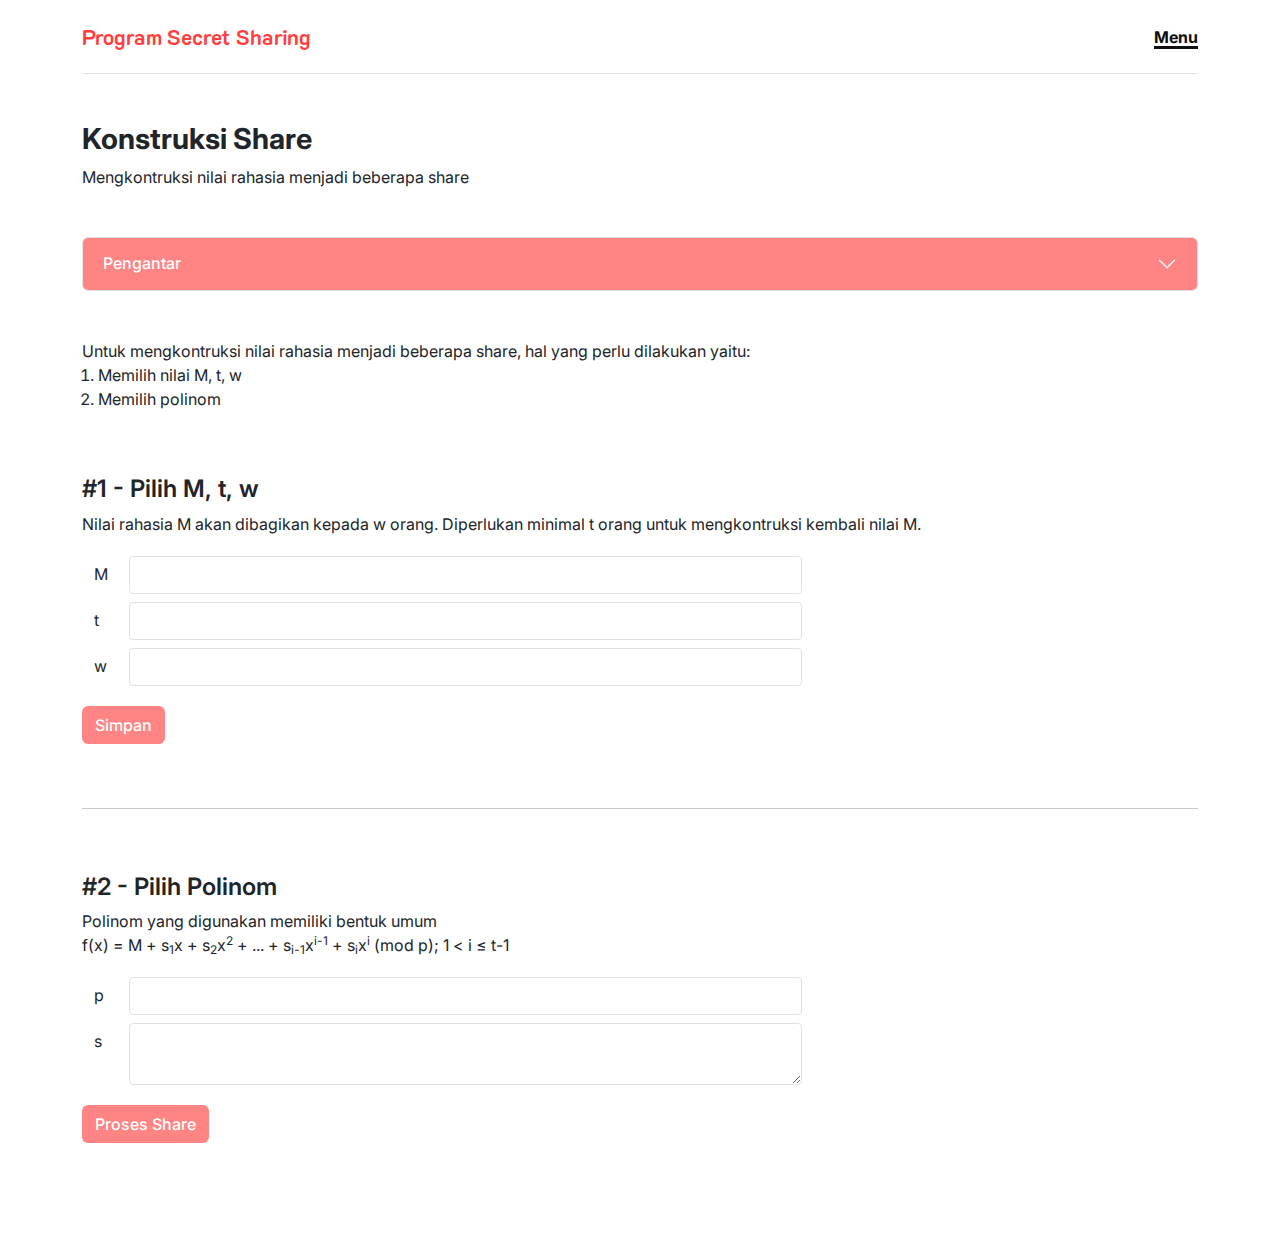
==== konstruksi-share.html @ c28750f5 "first commit" ====
<!DOCTYPE html>
<html lang="en">
  <head>
    <meta charset="UTF-8" />
    <meta http-equiv="X-UA-Compatible" content="IE=edge" />
    <meta name="viewport" content="width=device-width, initial-scale=1.0" />
    <title>Program Secret Sharing - Konstruksi Share</title>
    <link rel="stylesheet" href="css/bootstrap.min.css" />
    <link rel="stylesheet" href="css/style.css" />
  </head>
  <body>
    <section class="container mb-5">
      <nav class="navbar py-3 border-bottom">
        <a href="/index.html" class="navbar-brand app-name"
          >Program Secret Sharing</a
        >
        <a
          class="fill-transition"
          data-bs-toggle="offcanvas"
          href="#offcanvasExample"
          role="button"
          aria-controls="offcanvasExample"
        >
          Menu
        </a>
        <div
          class="offcanvas offcanvas-end p-4"
          tabindex="-1"
          id="offcanvasExample"
          aria-labelledby="offcanvasExampleLabel"
        >
          <div class="offcanvas-header mb-4">
            <h5 class="offcanvas-title app-name" id="offcanvasExampleLabel">
              Program Secret Sharing
            </h5>
            <button
              type="button"
              class="btn-close"
              data-bs-dismiss="offcanvas"
              aria-label="Close"
            ></button>
          </div>
          <div class="offcanvas-body">
            <ul class="navbar-nav gap-4">
              <li class="nav-item d-inline">
                <a
                  href="/konstruksi-share.html"
                  class="nav-link py-2 px-3 swap-transition active"
                >
                  Konstruksi Share
                </a>
              </li>
              <li class="nav-item">
                <a
                  href="/rekonstruksi-nilai-rahasia.html"
                  class="nav-link py-2 px-3 swap-transition"
                  >Rekonstruksi Nilai Rahasia</a
                >
              </li>
            </ul>
          </div>
        </div>
      </nav>
      <div class="title py-5">
        <h1>Konstruksi Share</h1>
        <p class="mt-2">Mengkontruksi nilai rahasia menjadi beberapa share</p>
      </div>
      <div class="content">
        <!-- Accordion Pengantar -->
        <div class="accordion" id="accordionExample">
          <div class="accordion-item">
            <h2 class="accordion-header">
              <button
                class="accordion-button collapsed"
                type="button"
                data-bs-toggle="collapse"
                data-bs-target="#collapseThree"
                aria-expanded="false"
                aria-controls="collapseThree"
              >
                Pengantar
              </button>
            </h2>
            <div
              id="collapseThree"
              class="accordion-collapse collapse"
              data-bs-parent="#accordionExample"
            >
              <div class="accordion-body">
                <div>
                  <p class="mb-0">
                    Alice dan Bob akan melakukan pertukaran kunci menggunakan
                    Eliptic Curve Diffie Helman.
                  </p>
                  <p class="mb-0">
                    Alice dan Bob akan memiliki kunci privat dan kunci publik.
                  </p>
                  <p class="mb-0">Misalkan:</p>
                  <ul>
                    <li>Alice memiliki kunci rahasia x dan kunci publik P</li>
                    <li>Bob memiliki kunci rahasia y dan kunci publik Q</li>
                  </ul>
                </div>
                <div>
                  <h4 class="fs-1 fw-600">Hitung Kunci Publik</h4>
                  <p class="mb-0">
                    Langkah-langkah yang dilakukan untuk menghitung kunci publik
                    sebagai berikut.
                  </p>
                  <ol>
                    <li>Pilih persamaan kurva eliptik</li>
                    <li>
                      Pilih titik basis (B) dari kurva eliptik yang dipilih
                      sebelumnya
                    </li>
                    <li>Pilih kunci privat (x) berupa bilangan bulat</li>
                    <li>Hitung kunci publik (P), P = x.B</li>
                    <li>Kirim kunci publik (P), misalkan dari Alice ke Bob</li>
                  </ol>
                </div>
                <div>
                  <h4 class="fs-1 fw-600">Hitung Kunci Rahasia</h4>
                  <p class="mb-0">
                    Langkah-langkah yang dilakukan untuk menghitung kunci publik
                    sebagai berikut.
                  </p>
                  <ol>
                    <li>Pilih kunci rahasia (x)</li>
                    <li>Dapatkan kunci publik dari orang lain (Q)</li>
                    <li>Hitung kunci rahasia (K), K = x.Q</li>
                  </ol>
                </div>
              </div>
            </div>
          </div>
        </div>
        <div class="mt-5">
          <p class="mb-0">
            Untuk mengkontruksi nilai rahasia menjadi beberapa share, hal yang
            perlu dilakukan yaitu:
          </p>
          <ol>
            <li>Memilih nilai M, t, w</li>
            <li>Memilih polinom</li>
          </ol>
        </div>
        <!-- Memilih M, w, dan t -->
        <div class="py-5">
          <div>
            <h3 class="fs-2 fw-600">#1 - Pilih M, t, w</h3>
            <p>
              Nilai rahasia M akan dibagikan kepada w orang. Diperlukan minimal
              t orang untuk mengkontruksi kembali nilai M.
            </p>

            <div class="input-group py-1">
              <span class="input-group-text">M</span>
              <input
                type="text"
                aria-label="m value"
                id="mValue"
                class="form-control"
                data-bs-container="body"
                data-bs-toggle="popover"
                data-bs-placement="top"
                data-bs-trigger="hover focus"
                data-bs-content="M adalah esan rahasia yang akan dibagikan. Isi dengan bilangan bulat,"
              />
            </div>
            <div class="input-group py-1">
              <span class="input-group-text">t</span>
              <input
                type="text"
                aria-label="t value"
                id="tValue"
                class="form-control"
                data-bs-container="body"
                data-bs-toggle="popover"
                data-bs-placement="top"
                data-bs-trigger="hover focus"
                data-bs-content="t adalah banyak orang yang diperlukan untuk
                merekonstruksi kembali nilai rahasia. Isi dengan bilangan bulat."
              />
            </div>
            <div class="input-group py-1">
              <span class="input-group-text">w</span>
              <input
                type="text"
                aria-label="w value"
                id="wValue"
                class="form-control"
                data-bs-container="body"
                data-bs-toggle="popover"
                data-bs-placement="top"
                data-bs-trigger="hover focus"
                data-bs-content="w adalah banyak orang yang menerima share. Isi dengan bilangan bulat."
              />
            </div>
            <a href="#outputSaveM" class="btn my-btn mt-3" id="btnSaveM"
              >Simpan</a
            >
          </div>
          <div class="alert my-4 visually-hidden" id="outputSaveM">
            <h4 class="fs-1 fw-600">Hasil</h4>
            <p id="resultSaveM"></p>
          </div>
        </div>
        <hr />

        <!-- Memilih polinom -->
        <div class="py-5">
          <div>
            <h3 class="fs-2 fw-600">#2 - Pilih Polinom</h3>
            <p class="mb-0">Polinom yang digunakan memiliki bentuk umum</p>
            <p>
              f(x) = M + s<sub>1</sub>x + s<sub>2</sub>x<sup>2</sup> + ... +
              s<sub>i-1</sub>x<sup>i-1</sup> + s<sub>i</sub>x<sup>i</sup> (mod
              p); 1 &#x3c; i &#x2264; t-1
            </p>

            <div class="input-group py-1">
              <span class="input-group-text">p</span>
              <input
                type="text"
                aria-label="p value"
                id="mValue"
                class="form-control"
                data-bs-container="body"
                data-bs-toggle="popover"
                data-bs-placement="top"
                data-bs-trigger="hover focus"
                data-bs-content="p digunakan dalam operasi polinom. Operasi pada polinom dilakukan dalam modulo p. Isi dengan bilangan prima."
              />
            </div>
            <div class="input-group py-1">
              <span class="input-group-text">s</span>
              <textarea
                type="text"
                aria-label="s value"
                id="sValue"
                class="form-control"
                data-bs-container="body"
                data-bs-toggle="popover"
                data-bs-placement="top"
                data-bs-trigger="hover focus"
                data-bs-content="s adalah koefisien berupa bilangan bulat yang digunakan dalam polinom. Banyak s yang harus dipilih adalah t-1 buah. Nilai s adalah 1 sampai p-1. Misalkan, kofisien yang dipilih adalah {2,4,5} untuk polinom f(x)= M + 2x + 4x² + 5x³ (mod p). Masukan yang perlu dimasukkan adalah 2,4,5. Tiap koefisien dipisahkan dengan tanda koma (,)."
              ></textarea>
            </div>
            <a
              href="#outputProcessShare"
              class="btn my-btn mt-3"
              id="btnProcessShare"
              >Proses Share</a
            >
          </div>
          <div class="alert my-4 visually-hidden" id="outputProcessShare">
            <h4 class="fs-1 fw-600">Hasil</h4>
            <p id="pointProcessShare"></p>
          </div>
        </div>
      </div>
    </section>
    <script src="js/bootstrap.bundle.min.js"></script>
    <script src="js/ecdh.js"></script>
    <script src="js/script.js"></script>
  </body>
</html>
---- css/style.css ----
@import url('https://fonts.googleapis.com/css2?family=Inter:wght@300;400;500;600;700&family=K2D:wght@700&display=swap');

:root {
    --myred1: #FF3F3F;
    --myred2: #FF8484;
    --myblack1: #0E0E0E;
  }

body {
    font-family: 'Inter', sans-serif;
    min-height: 1vh;
}

/* Custom Font Weight */
.fw-300 {
    font-weight: 300;
}

.fw-400 {
    font-weight: 400;
}

.fw-500 {
    font-weight: 500;
}

.fw-600 {
    font-weight: 600;
}

.fw-700 {
    font-weight: 700;
}

/* Custom Font Size */
.fs-1 {
    font-size: 1rem !important;
}

.fs-2 {
    font-size: 1.5rem !important;
}

.fs-3 {
    font-size: 2rem ;
}

/* Custom Element Property */
ol, ul {
    padding-left: 1rem !important;
}

.offcanvas-body ul {
    padding-left: 0 !important;
}

.input-group-text {
    min-width: 48px;
    margin-bottom: auto;
}

/* Button */
.fill-transition {
    text-decoration: none;
    color: var(--myblack1);
    font-weight: 700;

    background:
      linear-gradient(
        to right,
        var(--myblack1),
        var(--myblack1)
      ),
      linear-gradient(
        to right,
        var(--myred1),
        var(--myred1)
    );
    background-size: 100% 3px, 0 3px;
    background-position: 100% 100%, 0 100%;
    background-repeat: no-repeat;
    transition: background-size 400ms;
}

.fill-transition:hover {
    background-size: 0 3px, 100% 3px;
}

.swap-transition {
    box-shadow: inset 0 0 0 0 var(--myred1);
    color: var(--myblack1);
    padding: 0 .25rem;
    margin: 0 -.25rem;
    transition: color .3s ease-in-out, box-shadow .3s ease-in-out;
    font-weight: 600;
}

.swap-transition.active {
    color: white !important;
    box-shadow: inset 400px 0 0 0 var(--myred1);
}

.swap-transition:hover {
    color: #fff;
    box-shadow: inset 400px 0 0 0 var(--myred1);
}

.input-group {
    max-width: 720px;
}

.input-group .input-group-text {
    border: 0;
    background-color: transparent;
}

.input-group input, .input-group textarea {
    border-radius: 4px !important;
}

.btn.my-btn {
    background-color: var(--myred2);
    font-weight: 500;
    color: white;
}

.btn.my-btn:hover {
    background-color: var(--myred1);
    font-weight: 500;
    color: white;
}

/* Home page */
.group-name {
    font-weight: 400;
    font-size: .8rem;
    color: var(--myblack1);
    list-style: none;
}

.app-name {
    font-family: 'K2D', sans-serif;
    font-weight: 700;
    font-size: 2rem;
    color: var(--myred1);
}

.offcanvas-title.app-name {
    font-family: 'K2D', sans-serif;
    font-weight: 700;
    font-size: 1.3rem;
    color: var(--myred1);
}

.navbar-brand.app-name {
    font-family: 'K2D', sans-serif;
    font-weight: 700;
    font-size: 1.3rem;
    color: var(--myred1);
}

.feature-list {
    display: flex;

    border: .2px #0e0e0e solid;
    border-radius: 8px;
    padding: 16px;
    max-width: 800px;
    width: 100%;

    cursor: pointer;
}

.feature-list:hover {
    box-sizing: border-box;
    border-color: var(--myred1);
    box-shadow: inset 0px 0px 0px 2px var(--myred1);
    transition: ease;
}

/* General */
.title h1, .title p {
    margin-bottom: 0;
}

.title h1 {
    font-weight: 700;
    font-size: 1.8rem;
}

.title p {
    max-width: 720px;
}

.custom-link {
    text-decoration: underline;
    color: var(--myblack1);
}

.custom-link:hover {
    color: var(--myred1);
}

/* Pelelaran */
table.my-table, th, td {
  border: 1px solid black;
  padding: 2px 16px;
  text-align: center;
}

/* ECDH */
.accordion-button {
    background-color: var(--myred2) !important;
    color: white !important;
    font-weight: 500;
}

.accordion-button:focus {
    box-shadow: none;
    /* border-color: rgba(0,0,0,.125); */
}

.accordion-button:not(.collapsed)::after,  .accordion-button.collapsed::after{
    background-image: url("data:image/svg+xml,<svg xmlns='http://www.w3.org/2000/svg' viewBox='0 0 16 16' fill='%23ffffff'><path fill-rule='evenodd' d='M1.646 4.646a.5.5 0 0 1 .708 0L8 10.293l5.646-5.647a.5.5 0 0 1 .708.708l-6 6a.5.5 0 0 1-.708 0l-6-6a.5.5 0 0 1 0-.708z'/></svg>") !important;
}
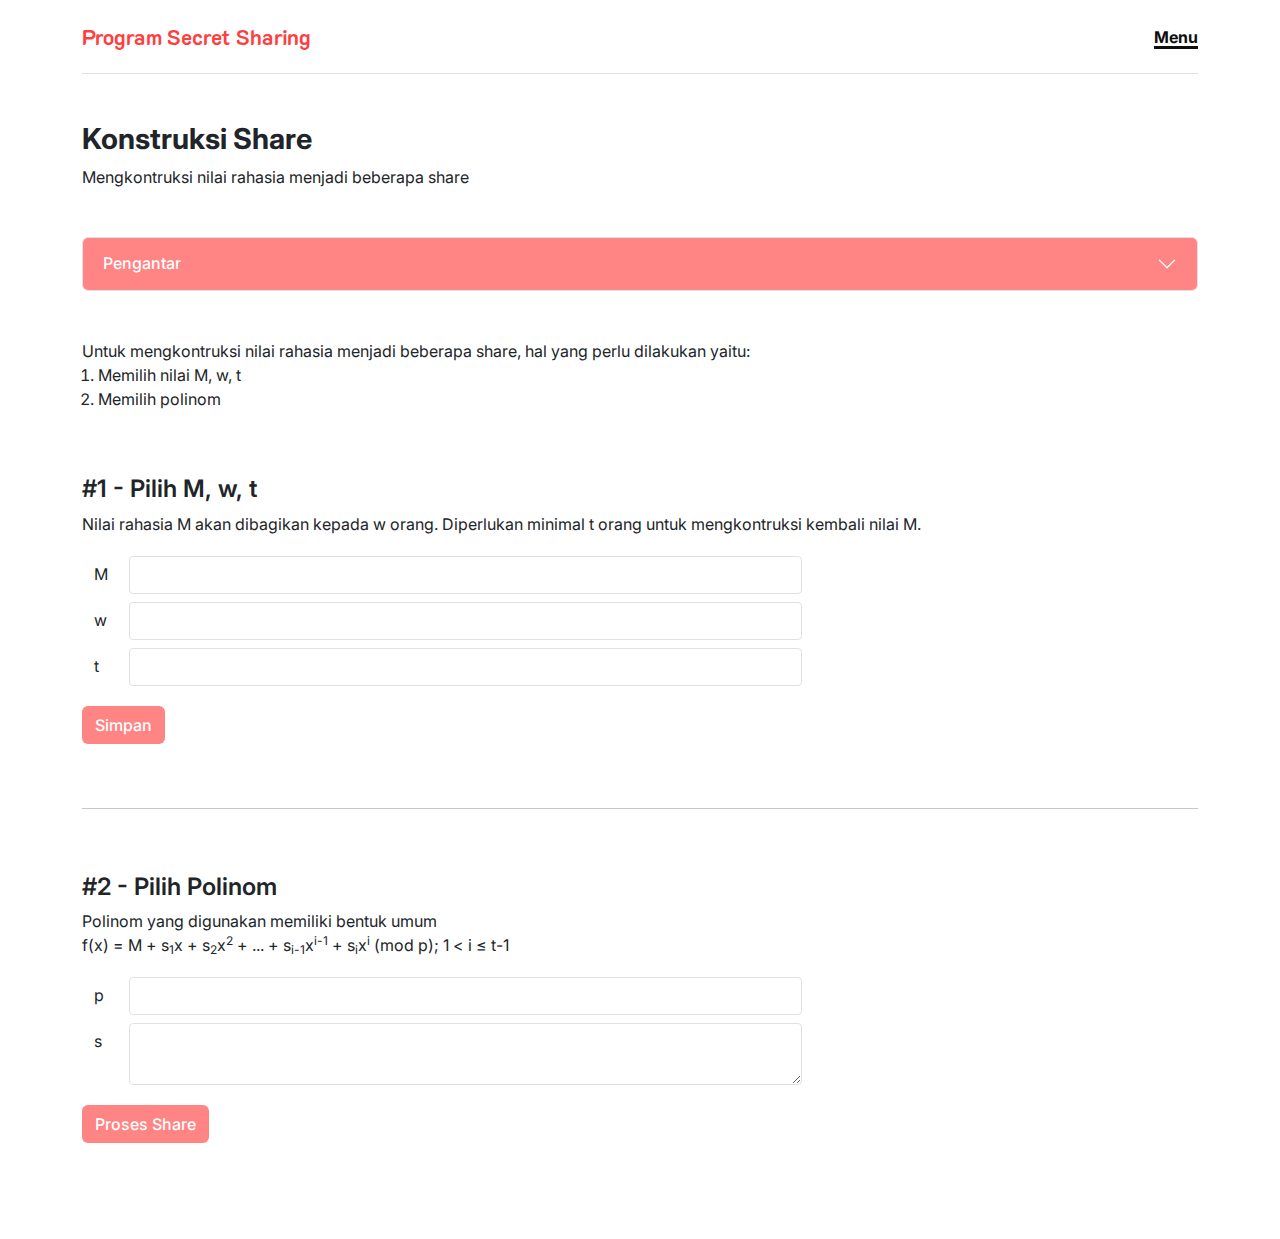
==== commit 2af9a923: "Update content and javascript" ====
--- a/konstruksi-share.html
+++ b/konstruksi-share.html
@@ -10,10 +10,9 @@
   </head>
   <body>
     <section class="container mb-5">
+      <!-- Navbar -->
       <nav class="navbar py-3 border-bottom">
-        <a href="/index.html" class="navbar-brand app-name"
-          >Program Secret Sharing</a
-        >
+        <a href="/" class="navbar-brand app-name">Program Secret Sharing</a>
         <a
           class="fill-transition"
           data-bs-toggle="offcanvas"
@@ -88,46 +87,98 @@
             >
               <div class="accordion-body">
                 <div>
-                  <p class="mb-0">
-                    Alice dan Bob akan melakukan pertukaran kunci menggunakan
-                    Eliptic Curve Diffie Helman.
-                  </p>
-                  <p class="mb-0">
-                    Alice dan Bob akan memiliki kunci privat dan kunci publik.
-                  </p>
-                  <p class="mb-0">Misalkan:</p>
-                  <ul>
-                    <li>Alice memiliki kunci rahasia x dan kunci publik P</li>
-                    <li>Bob memiliki kunci rahasia y dan kunci publik Q</li>
-                  </ul>
+                  <p class="mb-0">Perhatikan istilah-istilah berikut :</p>
+                  <ol>
+                    <li>Nilai rahasia (M)</li>
+                    <li>Banyak partisipan (w)</li>
+                    <li>
+                      Banyak minimum partisipan untuk merekontruksi nilai
+                      rahasia (t)
+                    </li>
+                    <li>Bilangan prima (p)</li>
+                    <li>
+                      Polinom berderajat t-1 (f(x)), f(x) = M + s<sub>1</sub>x +
+                      s<sub>2</sub>x<sup>2</sup> + ... + s<sub>i-1</sub>x<sup
+                        >i-1</sup
+                      >
+                      + s<sub>i</sub>x<sup>i</sup> (mod p); 1 &#x3c; i &#x2264;
+                      t-1
+                    </li>
+                    <li>Koefisien dari x berpangkat i (s<sub>i</sub>)</li>
+                  </ol>
                 </div>
                 <div>
-                  <h4 class="fs-1 fw-600">Hitung Kunci Publik</h4>
+                  <h4 class="fs-1 fw-600">Mengkonstruksi share</h4>
                   <p class="mb-0">
-                    Langkah-langkah yang dilakukan untuk menghitung kunci publik
+                    Langkah-langkah yang dilakukan untuk mengkonstruksi share
                     sebagai berikut.
                   </p>
                   <ol>
-                    <li>Pilih persamaan kurva eliptik</li>
-                    <li>
-                      Pilih titik basis (B) dari kurva eliptik yang dipilih
-                      sebelumnya
-                    </li>
-                    <li>Pilih kunci privat (x) berupa bilangan bulat</li>
-                    <li>Hitung kunci publik (P), P = x.B</li>
-                    <li>Kirim kunci publik (P), misalkan dari Alice ke Bob</li>
+                    <li>
+                      Pilih nilai rahasia yang akan digunakan pada polinom (M)
+                    </li>
+                    <li>Pilih banyak orang yang akan menerima share (w)</li>
+                    <li>
+                      Pilih banyak minimal orang yang diperlukan untuk
+                      merekonstruksi kembali nilai rahasia (t)
+                    </li>
+                    <li>
+                      Pilih bilangan prima yang akan digunakan pada operasi
+                      polinom (p)
+                    </li>
+                    <li>
+                      Pilih konstanta polinom (s) sehingga dapat dibentuk
+                      polinom f(x) berderajat t-1, f(x) = M + s<sub>1</sub>x +
+                      s<sub>2</sub>x<sup>2</sup> + ... + s<sub>i-1</sub>x<sup
+                        >i-1</sup
+                      >
+                      + s<sub>i</sub>x<sup>i</sup>
+                      (mod p); 1 &#x3c; i &#x2264; t-1
+                    </li>
                   </ol>
                 </div>
                 <div>
-                  <h4 class="fs-1 fw-600">Hitung Kunci Rahasia</h4>
+                  <h4 class="fs-1 fw-600">Contoh</h4>
                   <p class="mb-0">
-                    Langkah-langkah yang dilakukan untuk menghitung kunci publik
-                    sebagai berikut.
+                    Misalkan nilai rahasia 1234 ingin dibagikan kepada 6 orang.
+                    Tiap-tiap orang akan mendapatkan satu buah share
+                    (x<sub>i</sub>, y<sub>i</sub>). Diinginkan minimal
+                    diperlukan t orang untuk merekonstruksi kembali nilai
+                    rahasia ini. Misalkan t yang dipilih adalah 3. Nilai p yang
+                    dipilih adalah 1613. Untuk mebuat 6 buah share ini
+                    diperlukan t-1 buah bilangan acak yang dapat dipilih dari 1
+                    sampai p-1. Pada contoh ini, perlu dipilih 2 buah bilangan
+                    acak dari 1 sampai 1612. Misalkan 2 buah bilangan acak ini
+                    adalah 166 dan 94.
                   </p>
+                  <p class="mb-0">Langkah-langkahnya sebagai berikut.</p>
                   <ol>
-                    <li>Pilih kunci rahasia (x)</li>
-                    <li>Dapatkan kunci publik dari orang lain (Q)</li>
-                    <li>Hitung kunci rahasia (K), K = x.Q</li>
+                    <li>
+                      Masukkan nilai rahasia (M), pada contoh ini masukkan
+                      <span class="highlight">1234</span> pada masukan M.
+                    </li>
+                    <li>
+                      Masukkan banyak orang yang menerima share (w), pada contoh
+                      ini masukkan
+                      <span class="highlight">6</span> pada masukan w.
+                    </li>
+                    <li>
+                      Masukkan banyak minimal orang yang diperlukan untuk
+                      merekonstruksi kembali nilai rahasia (t), pada contoh ini
+                      masukkan
+                      <span class="highlight">3</span> pada masukan t.
+                    </li>
+                    <li>
+                      Masukkan nilai p, pada contoh ini masukkan
+                      <span class="highlight">1613</span> pada masukan p.
+                    </li>
+                    <li>
+                      Masukkan konstanta polinom (s), pada contoh ini terdapat 2
+                      buah konstanta. Konstanta tersebut adalah 2 buah bilangan
+                      acak yang dipilih pada contoh, yaitu 166 dan 94. Masukkan
+                      <span class="highlight">166,94</span> pada masukan s. Tiap
+                      konstanta dipisahkan dengan tanda koma (,)
+                    </li>
                   </ol>
                 </div>
               </div>
@@ -140,14 +191,14 @@
             perlu dilakukan yaitu:
           </p>
           <ol>
-            <li>Memilih nilai M, t, w</li>
+            <li>Memilih nilai M, w, t</li>
             <li>Memilih polinom</li>
           </ol>
         </div>
         <!-- Memilih M, w, dan t -->
         <div class="py-5">
           <div>
-            <h3 class="fs-2 fw-600">#1 - Pilih M, t, w</h3>
+            <h3 class="fs-2 fw-600">#1 - Pilih M, w, t</h3>
             <p>
               Nilai rahasia M akan dibagikan kepada w orang. Diperlukan minimal
               t orang untuk mengkontruksi kembali nilai M.
@@ -156,7 +207,7 @@
             <div class="input-group py-1">
               <span class="input-group-text">M</span>
               <input
-                type="text"
+                type="number"
                 aria-label="m value"
                 id="mValue"
                 class="form-control"
@@ -164,13 +215,29 @@
                 data-bs-toggle="popover"
                 data-bs-placement="top"
                 data-bs-trigger="hover focus"
-                data-bs-content="M adalah esan rahasia yang akan dibagikan. Isi dengan bilangan bulat,"
+                data-bs-content="M adalah pesan rahasia yang akan dibagikan. Isi dengan bilangan bulat,"
+                min="0"
+              />
+            </div>
+            <div class="input-group py-1">
+              <span class="input-group-text">w</span>
+              <input
+                type="number"
+                aria-label="w value"
+                id="wValue"
+                class="form-control"
+                data-bs-container="body"
+                data-bs-toggle="popover"
+                data-bs-placement="top"
+                data-bs-trigger="hover focus"
+                data-bs-content="w adalah banyak orang yang menerima share. Isi dengan bilangan bulat."
+                min="0"
               />
             </div>
             <div class="input-group py-1">
               <span class="input-group-text">t</span>
               <input
-                type="text"
+                type="number"
                 aria-label="t value"
                 id="tValue"
                 class="form-control"
@@ -180,20 +247,7 @@
                 data-bs-trigger="hover focus"
                 data-bs-content="t adalah banyak orang yang diperlukan untuk
                 merekonstruksi kembali nilai rahasia. Isi dengan bilangan bulat."
-              />
-            </div>
-            <div class="input-group py-1">
-              <span class="input-group-text">w</span>
-              <input
-                type="text"
-                aria-label="w value"
-                id="wValue"
-                class="form-control"
-                data-bs-container="body"
-                data-bs-toggle="popover"
-                data-bs-placement="top"
-                data-bs-trigger="hover focus"
-                data-bs-content="w adalah banyak orang yang menerima share. Isi dengan bilangan bulat."
+                min="0"
               />
             </div>
             <a href="#outputSaveM" class="btn my-btn mt-3" id="btnSaveM"
@@ -223,7 +277,7 @@
               <input
                 type="text"
                 aria-label="p value"
-                id="mValue"
+                id="pValue"
                 class="form-control"
                 data-bs-container="body"
                 data-bs-toggle="popover"
@@ -255,13 +309,13 @@
           </div>
           <div class="alert my-4 visually-hidden" id="outputProcessShare">
             <h4 class="fs-1 fw-600">Hasil</h4>
-            <p id="pointProcessShare"></p>
+            <div id="resultProcessShare"></div>
           </div>
         </div>
       </div>
     </section>
     <script src="js/bootstrap.bundle.min.js"></script>
-    <script src="js/ecdh.js"></script>
+    <script src="js/ss.js"></script>
     <script src="js/script.js"></script>
   </body>
 </html>
--- a/css/style.css
+++ b/css/style.css
@@ -57,6 +57,12 @@
 .input-group-text {
     min-width: 48px;
     margin-bottom: auto;
+}
+
+.highlight {
+    background-color: var(--myred2);
+    padding: 4px;
+    border-radius: 4px;
 }
 
 /* Button */
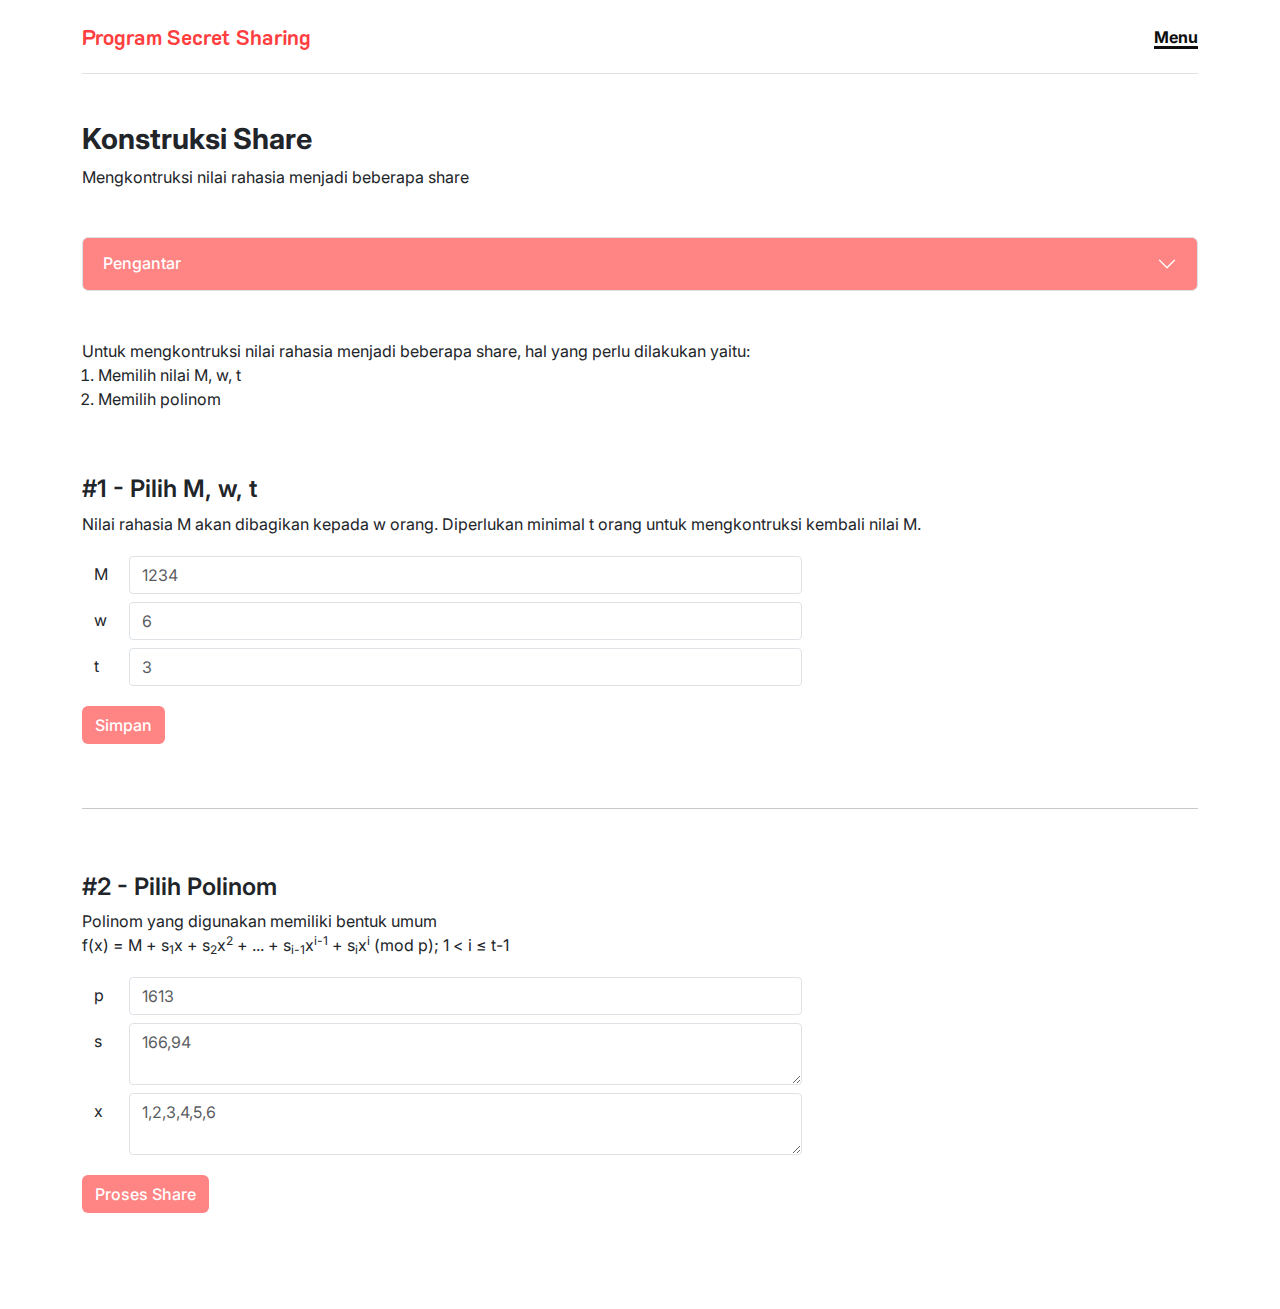
==== commit 33eef40a: "Update content" ====
--- a/konstruksi-share.html
+++ b/konstruksi-share.html
@@ -95,16 +95,24 @@
                       Banyak minimum partisipan untuk merekontruksi nilai
                       rahasia (t)
                     </li>
-                    <li>Bilangan prima (p)</li>
+                    <li>Bilangan prima (p), p &#x3e; M</li>
                     <li>
                       Polinom berderajat t-1 (f(x)), f(x) = M + s<sub>1</sub>x +
                       s<sub>2</sub>x<sup>2</sup> + ... + s<sub>i-1</sub>x<sup
                         >i-1</sup
                       >
-                      + s<sub>i</sub>x<sup>i</sup> (mod p); 1 &#x3c; i &#x2264;
-                      t-1
+                      + s<sub>i</sub>x<sup>i</sup> (mod p), 1 &#x2264; i
+                      &#x2264; t-1
                     </li>
                     <li>Koefisien dari x berpangkat i (s<sub>i</sub>)</li>
+                    <li>
+                      Nilai variabel bebas yang akan digunakan untuk menghitung
+                      f(x) (x), x = {x<sub>1</sub>, x<sub>2</sub>,
+                      x<sub>3</sub>, ..., x<sub>i</sub>}, 1 &#x2264; x<sub
+                        >i</sub
+                      >
+                      &#x2264; M
+                    </li>
                   </ol>
                 </div>
                 <div>
@@ -115,16 +123,16 @@
                   </p>
                   <ol>
                     <li>
-                      Pilih nilai rahasia yang akan digunakan pada polinom (M)
-                    </li>
-                    <li>Pilih banyak orang yang akan menerima share (w)</li>
+                      Pilih nilai rahasia yang akan digunakan pada polinom (M).
+                    </li>
+                    <li>Pilih banyak orang yang akan menerima share (w).</li>
                     <li>
                       Pilih banyak minimal orang yang diperlukan untuk
-                      merekonstruksi kembali nilai rahasia (t)
+                      merekonstruksi kembali nilai rahasia (t).
                     </li>
                     <li>
                       Pilih bilangan prima yang akan digunakan pada operasi
-                      polinom (p)
+                      polinom (p), p &#x3e; M.
                     </li>
                     <li>
                       Pilih konstanta polinom (s) sehingga dapat dibentuk
@@ -133,7 +141,16 @@
                         >i-1</sup
                       >
                       + s<sub>i</sub>x<sup>i</sup>
-                      (mod p); 1 &#x3c; i &#x2264; t-1
+                      (mod p); 1 &#x2264; i &#x2264; t-1.
+                    </li>
+                    <li>
+                      Pilih nilai x, x = {x<sub>1</sub>, x<sub>2</sub>,
+                      x<sub>3</sub>, ..., x<sub>w</sub>}, 1 &#x2264; x<sub
+                        >i</sub
+                      >
+                      &#x2264; M. Banyak anggota x adalah w buah. Nilai
+                      (x<sub>i</sub>, f(x<sub>i</sub>)) ini adalah share yang
+                      akan dibagikan.
                     </li>
                   </ol>
                 </div>
@@ -149,9 +166,10 @@
                     diperlukan t-1 buah bilangan acak yang dapat dipilih dari 1
                     sampai p-1. Pada contoh ini, perlu dipilih 2 buah bilangan
                     acak dari 1 sampai 1612. Misalkan 2 buah bilangan acak ini
-                    adalah 166 dan 94.
+                    adalah 166 dan 94. Misalkan 6 buah nilai x<sub>i</sub> yang
+                    dipilih adalah x = {1, 2, 3, 4, 5, 6}.
                   </p>
-                  <p class="mb-0">Langkah-langkahnya sebagai berikut.</p>
+                  <p class="mt-2 mb-0">Langkah-langkahnya sebagai berikut.</p>
                   <ol>
                     <li>
                       Masukkan nilai rahasia (M), pada contoh ini masukkan
@@ -170,14 +188,23 @@
                     </li>
                     <li>
                       Masukkan nilai p, pada contoh ini masukkan
-                      <span class="highlight">1613</span> pada masukan p.
+                      <span class="highlight">1613</span> pada masukan p. Nilai
+                      p, 1613, harus lebih besar dari 1234.
                     </li>
                     <li>
                       Masukkan konstanta polinom (s), pada contoh ini terdapat 2
                       buah konstanta. Konstanta tersebut adalah 2 buah bilangan
                       acak yang dipilih pada contoh, yaitu 166 dan 94. Masukkan
                       <span class="highlight">166,94</span> pada masukan s. Tiap
-                      konstanta dipisahkan dengan tanda koma (,)
+                      konstanta dipisahkan dengan tanda koma (,).
+                    </li>
+                    <li>
+                      Masukkan nilai x (x), pada contoh ini diperlukan 6 buah
+                      anggota x. Nilai x yang dipilih adalah x<sub>1</sub> = 1,
+                      x<sub>2</sub> = 2, x<sub>3</sub> = 3, x<sub>4</sub> = 4,
+                      x<sub>5</sub> = 5, dan x<sub>6</sub> = 6. Masukkan
+                      <span class="highlight">1,2,3,4,5,6</span> pada masukan x.
+                      Tiap nilai anggota x dipisahkan dengan tanda koma (,).
                     </li>
                   </ol>
                 </div>
@@ -216,6 +243,7 @@
                 data-bs-placement="top"
                 data-bs-trigger="hover focus"
                 data-bs-content="M adalah pesan rahasia yang akan dibagikan. Isi dengan bilangan bulat,"
+                placeholder="1234"
                 min="0"
               />
             </div>
@@ -231,6 +259,7 @@
                 data-bs-placement="top"
                 data-bs-trigger="hover focus"
                 data-bs-content="w adalah banyak orang yang menerima share. Isi dengan bilangan bulat."
+                placeholder="6"
                 min="0"
               />
             </div>
@@ -247,6 +276,7 @@
                 data-bs-trigger="hover focus"
                 data-bs-content="t adalah banyak orang yang diperlukan untuk
                 merekonstruksi kembali nilai rahasia. Isi dengan bilangan bulat."
+                placeholder="3"
                 min="0"
               />
             </div>
@@ -284,6 +314,7 @@
                 data-bs-placement="top"
                 data-bs-trigger="hover focus"
                 data-bs-content="p digunakan dalam operasi polinom. Operasi pada polinom dilakukan dalam modulo p. Isi dengan bilangan prima."
+                placeholder="1613"
               />
             </div>
             <div class="input-group py-1">
@@ -297,7 +328,23 @@
                 data-bs-toggle="popover"
                 data-bs-placement="top"
                 data-bs-trigger="hover focus"
-                data-bs-content="s adalah koefisien berupa bilangan bulat yang digunakan dalam polinom. Banyak s yang harus dipilih adalah t-1 buah. Nilai s adalah 1 sampai p-1. Misalkan, kofisien yang dipilih adalah {2,4,5} untuk polinom f(x)= M + 2x + 4x² + 5x³ (mod p). Masukan yang perlu dimasukkan adalah 2,4,5. Tiap koefisien dipisahkan dengan tanda koma (,)."
+                data-bs-content="s adalah koefisien berupa bilangan bulat yang digunakan dalam polinom. Banyak s yang harus dipilih adalah t-1 buah. Nilai s adalah 1 sampai p-1. Misalkan, kofisien yang dipilih adalah {166,94} untuk polinom f(x)= M + 166x + 94x² (mod p). Masukan yang perlu dimasukkan adalah 166,94. Tiap koefisien dipisahkan dengan tanda koma (,)."
+                placeholder="166,94"
+              ></textarea>
+            </div>
+            <div class="input-group py-1">
+              <span class="input-group-text">x</span>
+              <textarea
+                type="text"
+                aria-label="x value"
+                id="xValue"
+                class="form-control"
+                data-bs-container="body"
+                data-bs-toggle="popover"
+                data-bs-placement="top"
+                data-bs-trigger="hover focus"
+                data-bs-content="x adalah himpunan nilai variabel bebas yang akan digunakan untuk menghitung f(x). Nilai (x, f(x)) ini adalah share yang akan dibagikan. Misalkan, nilai x yang dipilih adalah {1,2,3,4,5,6} untuk menghitung f(1), f(2), f(3), f(4), f(5), dan f(6). Masukan yang perlu dimasukkan adalah 1,2,3,4,5,6. Tiap nilai anggota x dipisahkan dengan tanda koma (,)."
+                placeholder="1,2,3,4,5,6"
               ></textarea>
             </div>
             <a
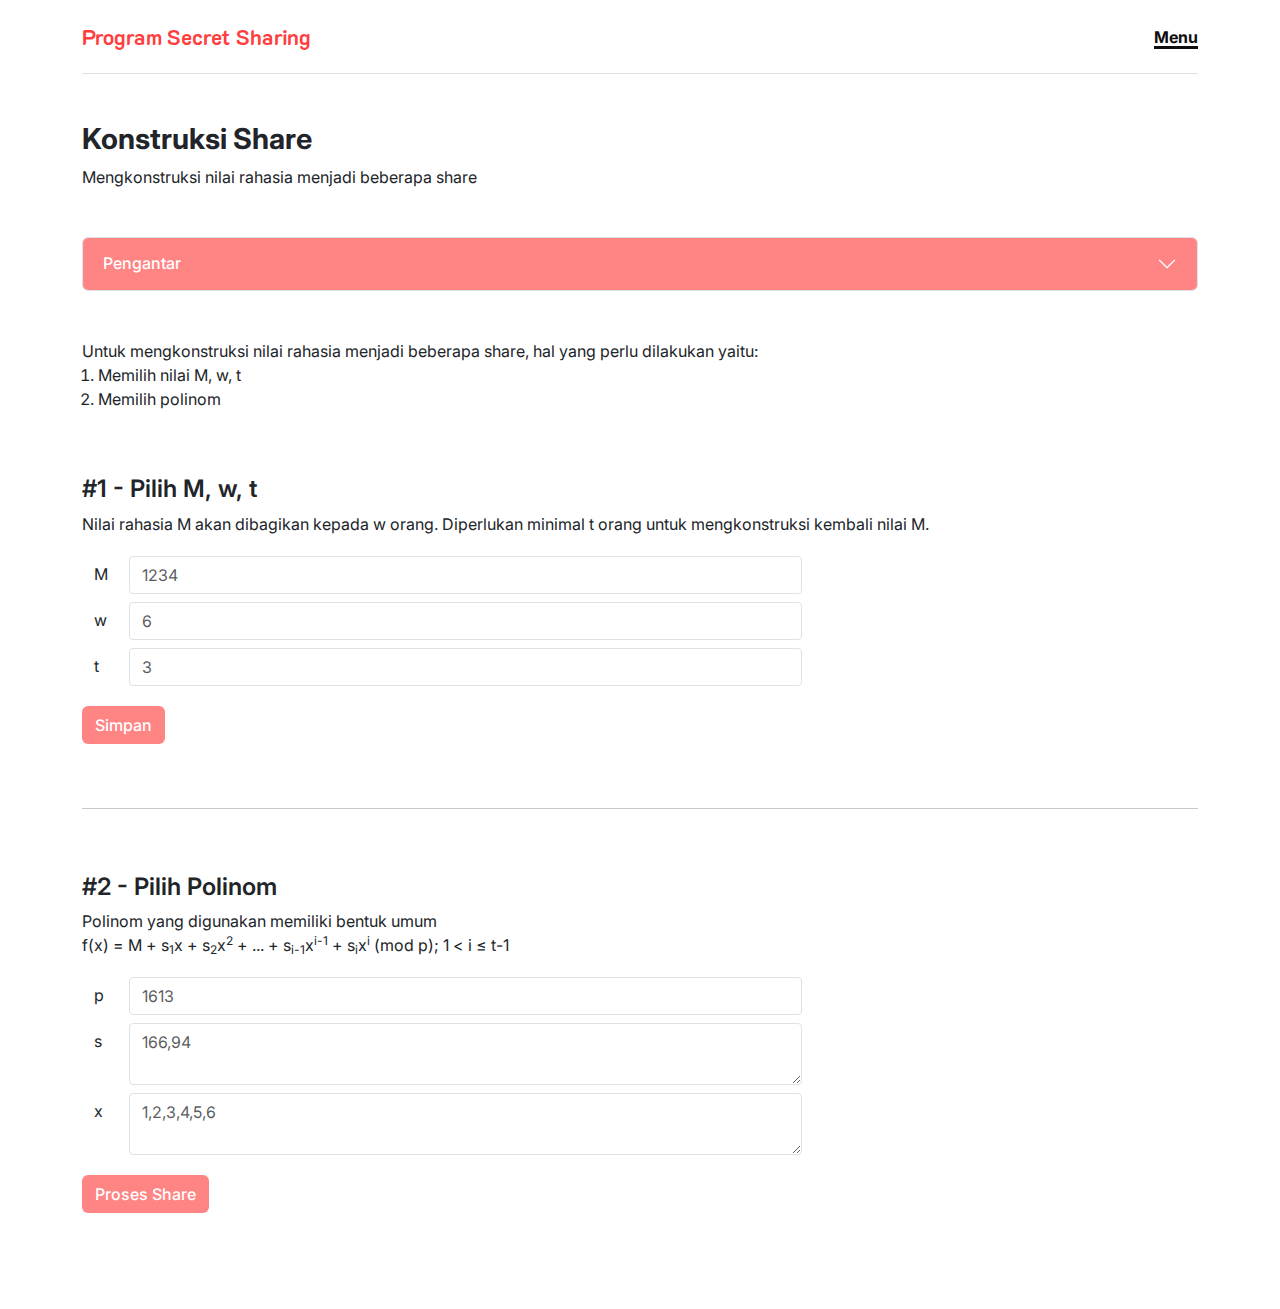
==== commit bfbe8359: "Fix content" ====
--- a/konstruksi-share.html
+++ b/konstruksi-share.html
@@ -7,6 +7,26 @@
     <title>Program Secret Sharing - Konstruksi Share</title>
     <link rel="stylesheet" href="css/bootstrap.min.css" />
     <link rel="stylesheet" href="css/style.css" />
+
+    <!-- Favicon -->
+    <link
+      rel="apple-touch-icon"
+      sizes="180x180"
+      href="/img/apple-touch-icon.png"
+    />
+    <link
+      rel="icon"
+      type="image/png"
+      sizes="32x32"
+      href="/img/favicon-32x32.png"
+    />
+    <link
+      rel="icon"
+      type="image/png"
+      sizes="16x16"
+      href="/img/favicon-16x16.png"
+    />
+    <link rel="manifest" href="/img/site.webmanifest" />
   </head>
   <body>
     <section class="container mb-5">
@@ -62,7 +82,7 @@
       </nav>
       <div class="title py-5">
         <h1>Konstruksi Share</h1>
-        <p class="mt-2">Mengkontruksi nilai rahasia menjadi beberapa share</p>
+        <p class="mt-2">Mengkonstruksi nilai rahasia menjadi beberapa share</p>
       </div>
       <div class="content">
         <!-- Accordion Pengantar -->
@@ -92,7 +112,7 @@
                     <li>Nilai rahasia (M)</li>
                     <li>Banyak partisipan (w)</li>
                     <li>
-                      Banyak minimum partisipan untuk merekontruksi nilai
+                      Banyak minimum partisipan untuk merekonstruksi nilai
                       rahasia (t)
                     </li>
                     <li>Bilangan prima (p), p &#x3e; M</li>
@@ -214,7 +234,7 @@
         </div>
         <div class="mt-5">
           <p class="mb-0">
-            Untuk mengkontruksi nilai rahasia menjadi beberapa share, hal yang
+            Untuk mengkonstruksi nilai rahasia menjadi beberapa share, hal yang
             perlu dilakukan yaitu:
           </p>
           <ol>
@@ -228,7 +248,7 @@
             <h3 class="fs-2 fw-600">#1 - Pilih M, w, t</h3>
             <p>
               Nilai rahasia M akan dibagikan kepada w orang. Diperlukan minimal
-              t orang untuk mengkontruksi kembali nilai M.
+              t orang untuk mengkonstruksi kembali nilai M.
             </p>
 
             <div class="input-group py-1">
